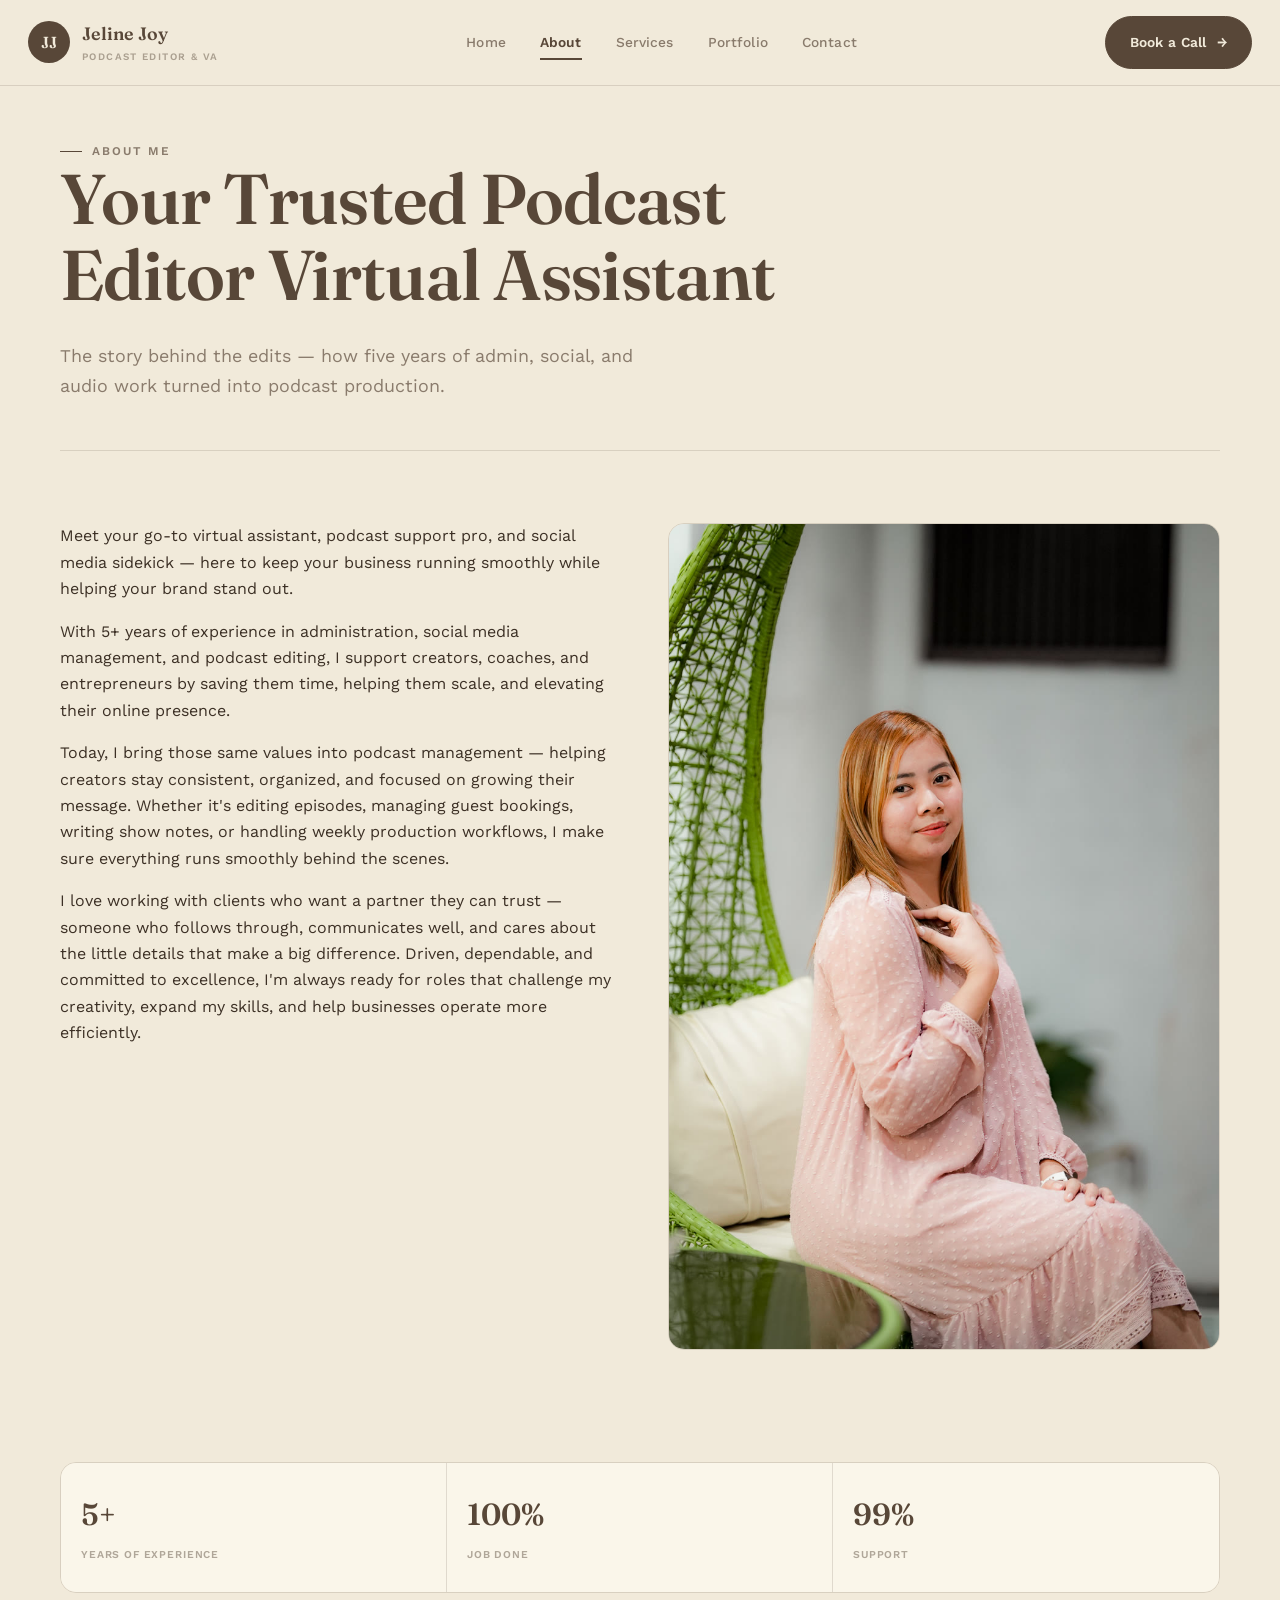
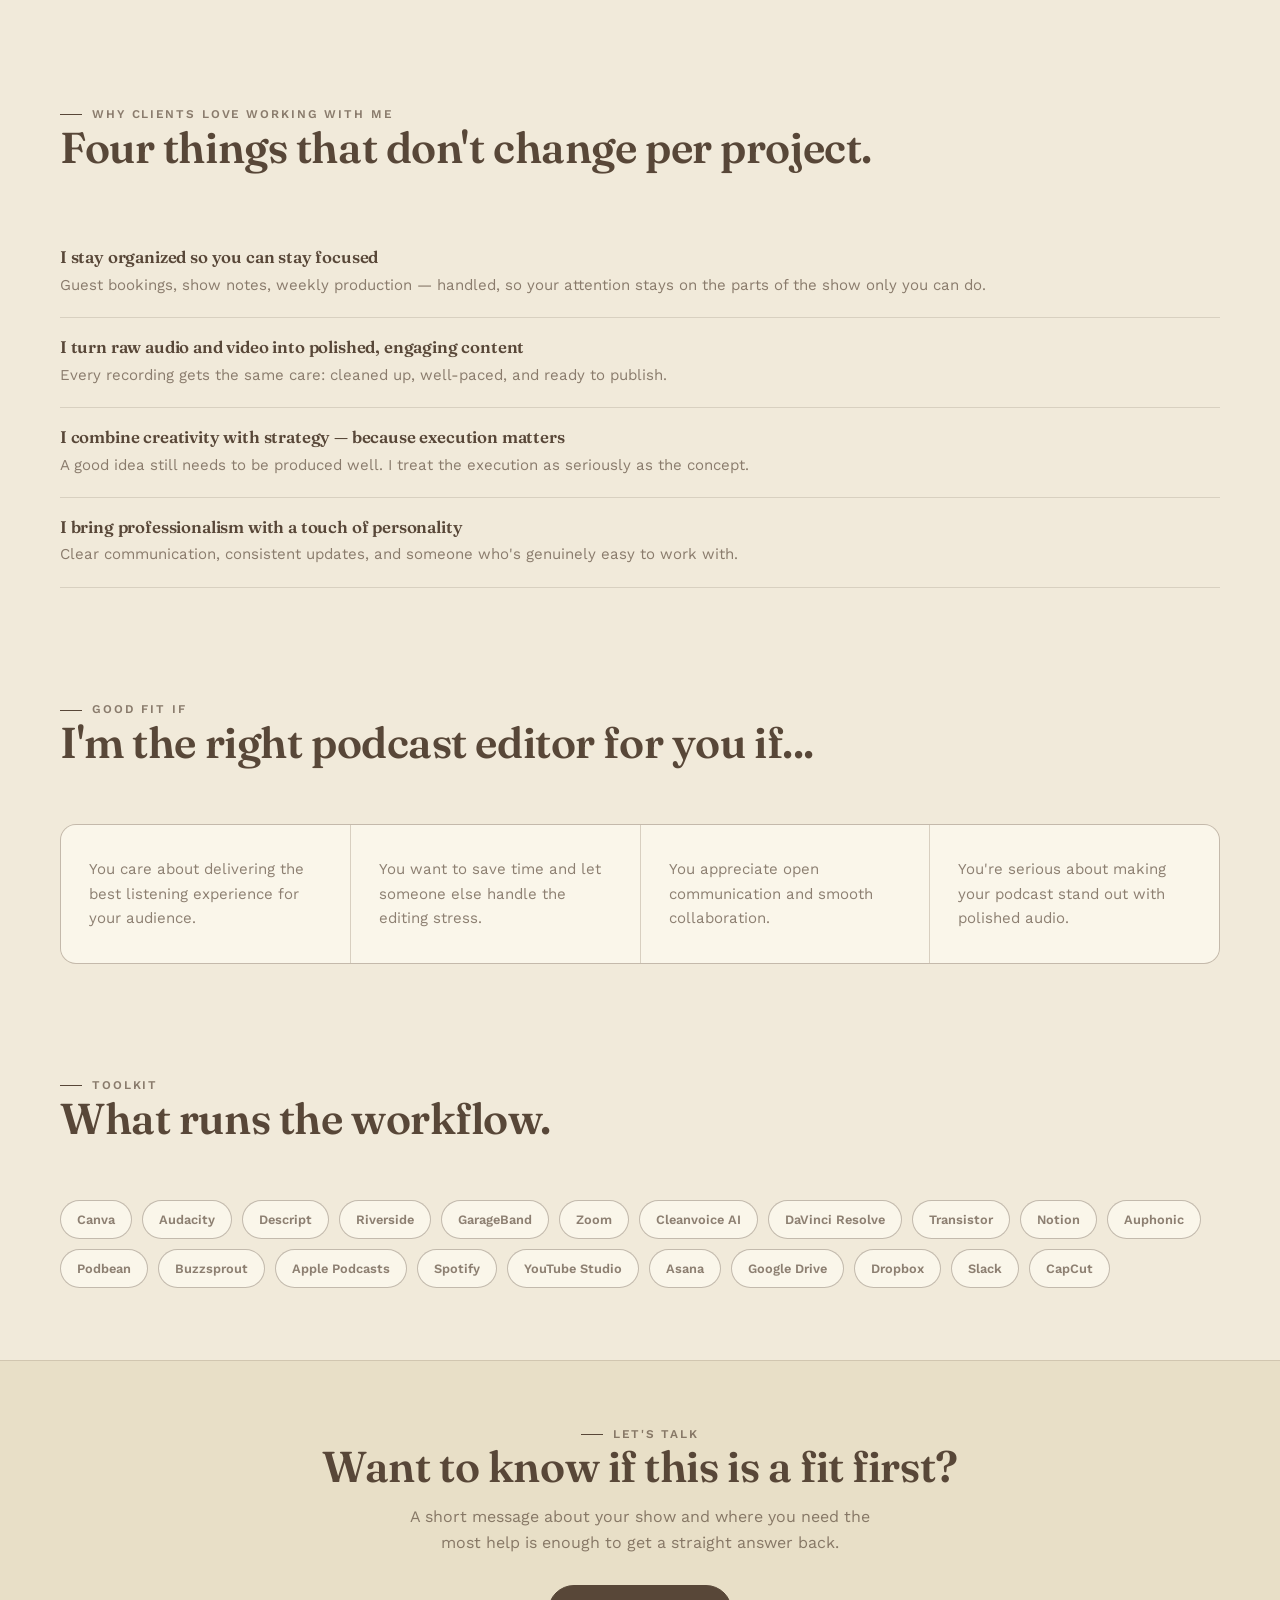
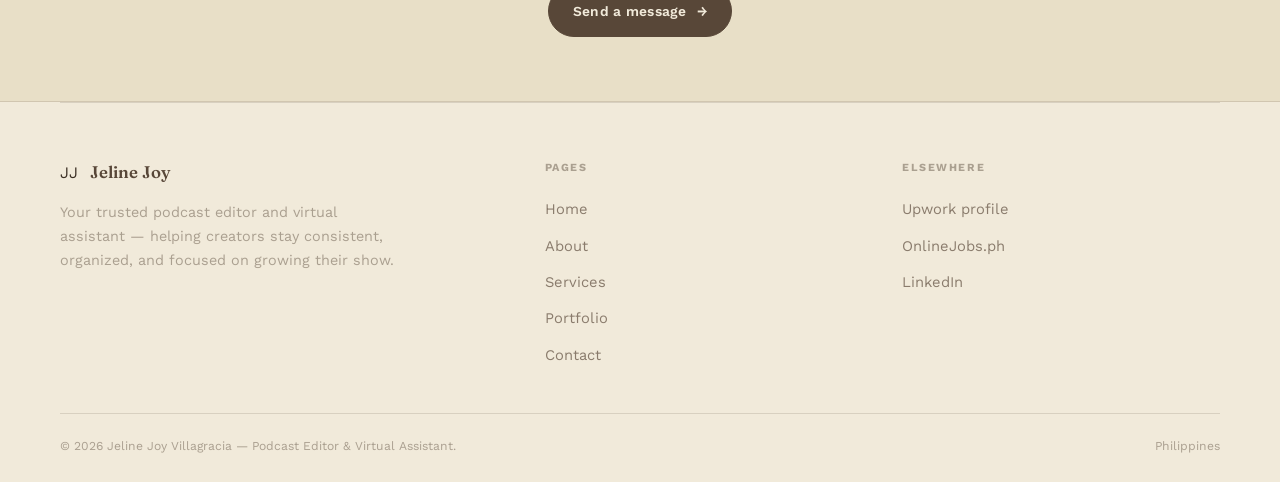
==== about.html @ 3fb09c36 "JelineJoy Portfolio Portfolio" ====
<!DOCTYPE html>
<html lang="en">
<head>
<meta charset="UTF-8">
<meta name="viewport" content="width=device-width, initial-scale=1.0">
<title>About | Jeline Joy Villagracia</title>
<meta name="description" content="Meet Jeline Joy Villagracia — podcast editor and virtual assistant with 5+ years of experience in podcast editing, social media, and admin support.">
<link rel="preconnect" href="https://fonts.googleapis.com">
<link href="https://fonts.googleapis.com/css2?family=Fraunces:opsz,wght@9..144,500;9..144,600;9..144,700&family=Work+Sans:wght@400;500;600;700&display=swap" rel="stylesheet">
<link rel="stylesheet" href="./style.css">
</head>
<body>

<header class="nav-bar">
  <a class="brand" href="./index.html">
    <span class="mark">JJ</span>
    <span>Jeline Joy<br><small>Podcast Editor &amp; VA</small></span>
  </a>
  <button class="menu-toggle" aria-label="Open menu" aria-expanded="false">☰</button>
  <nav class="nav-links" aria-label="Main navigation">
    <a href="./index.html">Home</a>
    <a href="./about.html" aria-current="page">About</a>
    <a href="./services.html">Services</a>
    <a href="./portfolio.html">Portfolio</a>
    <a href="./contact.html">Contact</a>
  </nav>
  <div class="nav-actions">
    <a class="btn btn-primary" href="./contact.html">Book a Call</a>
  </div>
</header>

<main>

<section class="page-hero wrap">
  <span class="eyebrow">About Me</span>
  <h1>Your Trusted Podcast Editor Virtual Assistant</h1>
  <p class="lead">The story behind the edits — how five years of admin, social, and audio work turned into podcast production.</p>
</section>

<section class="section wrap">
  <div class="split">
    <div>
      <p>Meet your go-to virtual assistant, podcast support pro, and social media sidekick — here to keep your business running smoothly while helping your brand stand out.</p>
      <p>With 5+ years of experience in administration, social media management, and podcast editing, I support creators, coaches, and entrepreneurs by saving them time, helping them scale, and elevating their online presence.</p>
      <p>Today, I bring those same values into podcast management — helping creators stay consistent, organized, and focused on growing their message. Whether it's editing episodes, managing guest bookings, writing show notes, or handling weekly production workflows, I make sure everything runs smoothly behind the scenes.</p>
      <p>I love working with clients who want a partner they can trust — someone who follows through, communicates well, and cares about the little details that make a big difference. Driven, dependable, and committed to excellence, I'm always ready for roles that challenge my creativity, expand my skills, and help businesses operate more efficiently.</p>
    </div>
    <div class="split-media reveal">
      <img src="./assets/photos/portrait-2.jpg" alt="Jeline Joy Villagracia">
    </div>
  </div>
</section>

<section class="section wrap section-tight">
  <div class="stat-strip reveal">
    <div><b>5+</b><span>Years of experience</span></div>
    <div><b>100%</b><span>Job done</span></div>
    <div><b>99%</b><span>Support</span></div>
  </div>
</section>

<section class="section wrap">
  <div class="section-head">
    <div><span class="eyebrow">Why clients love working with me</span><h2>Four things that don't change per project.</h2></div>
  </div>
  <div class="principle reveal">
    <h4>I stay organized so you can stay focused</h4>
    <p>Guest bookings, show notes, weekly production — handled, so your attention stays on the parts of the show only you can do.</p>
  </div>
  <div class="principle reveal">
    <h4>I turn raw audio and video into polished, engaging content</h4>
    <p>Every recording gets the same care: cleaned up, well-paced, and ready to publish.</p>
  </div>
  <div class="principle reveal">
    <h4>I combine creativity with strategy — because execution matters</h4>
    <p>A good idea still needs to be produced well. I treat the execution as seriously as the concept.</p>
  </div>
  <div class="principle reveal">
    <h4>I bring professionalism with a touch of personality</h4>
    <p>Clear communication, consistent updates, and someone who's genuinely easy to work with.</p>
  </div>
</section>

<section class="section wrap section-tight">
  <div class="section-head">
    <div><span class="eyebrow">Good fit if</span><h2>I'm the right podcast editor for you if...</h2></div>
  </div>
  <div class="card-grid cols-4">
    <div class="card reveal"><p>You care about delivering the best listening experience for your audience.</p></div>
    <div class="card reveal"><p>You want to save time and let someone else handle the editing stress.</p></div>
    <div class="card reveal"><p>You appreciate open communication and smooth collaboration.</p></div>
    <div class="card reveal"><p>You're serious about making your podcast stand out with polished audio.</p></div>
  </div>
</section>

<section class="section wrap">
  <div class="section-head">
    <div><span class="eyebrow">Toolkit</span><h2>What runs the workflow.</h2></div>
  </div>
  <div class="toolkit reveal">
    <span>Canva</span><span>Audacity</span><span>Descript</span><span>Riverside</span><span>GarageBand</span>
    <span>Zoom</span><span>Cleanvoice AI</span><span>DaVinci Resolve</span><span>Transistor</span><span>Notion</span>
    <span>Auphonic</span><span>Podbean</span><span>Buzzsprout</span><span>Apple Podcasts</span><span>Spotify</span>
    <span>YouTube Studio</span><span>Asana</span><span>Google Drive</span><span>Dropbox</span><span>Slack</span><span>CapCut</span>
  </div>
</section>

<section class="cta-band">
  <div class="wrap">
    <span class="eyebrow" style="justify-content:center;">Let's talk</span>
    <h2>Want to know if this is a fit first?</h2>
    <p>A short message about your show and where you need the most help is enough to get a straight answer back.</p>
    <div class="cta-actions">
      <a class="btn btn-primary" href="./contact.html">Send a message</a>
    </div>
  </div>
</section>

</main>

<footer class="footer wrap">
  <div class="footer-top">
    <div>
      <a class="footer-brand" href="./index.html"><span class="mark">JJ</span><span style="font-family:var(--display); font-weight:600; font-size:1.05rem; color:var(--ink);">Jeline Joy</span></a>
      <p>Your trusted podcast editor and virtual assistant — helping creators stay consistent, organized, and focused on growing their show.</p>
    </div>
    <div class="footer-links">
      <h5>Pages</h5>
      <a href="./index.html">Home</a>
      <a href="./about.html">About</a>
      <a href="./services.html">Services</a>
      <a href="./portfolio.html">Portfolio</a>
      <a href="./contact.html">Contact</a>
    </div>
    <div class="footer-links">
      <h5>Elsewhere</h5>
      <a href="https://www.upwork.com/freelancers/~01a54a741a6106305e" target="_blank" rel="noopener">Upwork profile</a>
      <a href="https://www.onlinejobs.ph/jobseekers/info/1028850" target="_blank" rel="noopener">OnlineJobs.ph</a>
      <a href="https://www.linkedin.com/in/jelinejoy444a131a2/" target="_blank" rel="noopener">LinkedIn</a>
    </div>
  </div>
  <div class="footer-bottom">
    <span>&copy; 2026 Jeline Joy Villagracia — Podcast Editor &amp; Virtual Assistant.</span>
    <span>Philippines</span>
  </div>
</footer>

<script src="./script.js"></script>
</body>
</html>
---- style.css ----
/* ============================================================
   Jeline Joy Villagracia — Podcast Editor & Virtual Assistant
   Design tokens
   ============================================================ */
:root{
  --paper: #f1eada;
  --paper-2: #e8dfc7;
  --card: #faf6ea;
  --ink: #584738;
  --ink-2: #3c3025;
  --ink-soft: rgba(88,71,56,0.68);
  --ink-faint: rgba(88,71,56,0.46);
  --line: rgba(88,71,56,0.16);
  --line-strong: rgba(88,71,56,0.34);
  --accent-tint: #eadfc4;
  --white: #fffdf8;
  --radius: 3px;

  --display: "Fraunces", "Georgia", serif;
  --body: "Work Sans", "Segoe UI", sans-serif;
}

*{ box-sizing:border-box; }
html{ scroll-behavior:smooth; }
body{
  margin:0;
  background:var(--paper);
  color:var(--ink-2);
  font-family:var(--body);
  font-size:16px;
  line-height:1.65;
  -webkit-font-smoothing:antialiased;
}
img{ max-width:100%; display:block; }
a{ color:inherit; text-decoration:none; }
h1,h2,h3,h4{
  font-family:var(--display);
  font-weight:600;
  color:var(--ink);
  margin:0 0 .4em;
  line-height:1.08;
  letter-spacing:-0.01em;
}
h1{ font-size:clamp(2.4rem,6vw,4.4rem); font-weight:600; }
h2{ font-size:clamp(1.8rem,3.6vw,2.7rem); }
h3{ font-size:1.25rem; }
p{ margin:0 0 1em; }
.lead{ font-size:1.12rem; color:var(--ink-soft); max-width:54ch; }

:focus-visible{ outline:2px solid var(--ink); outline-offset:3px; }
@media (prefers-reduced-motion: reduce){
  *{ animation-duration:0.001ms !important; animation-iteration-count:1 !important; transition-duration:0.001ms !important; scroll-behavior:auto !important; }
}

.wrap{ max-width:1160px; margin:0 auto; padding:0 28px; }
.eyebrow{
  font-family:var(--body);
  font-size:0.74rem;
  font-weight:600;
  letter-spacing:0.16em;
  text-transform:uppercase;
  color:var(--ink-soft);
  display:flex; align-items:center; gap:10px;
}
.eyebrow::before{ content:""; width:22px; height:1px; background:var(--ink); }

/* ---------- buttons ---------- */
.btn{
  display:inline-flex; align-items:center; gap:10px;
  font-family:var(--body); font-size:0.86rem; font-weight:600; letter-spacing:0.02em;
  padding:14px 24px; border:1px solid var(--ink); border-radius:30px;
  transition:background .2s ease, color .2s ease, transform .2s ease, border-color .2s ease;
  white-space:nowrap;
}
.btn-primary{ background:var(--ink); border-color:var(--ink); color:var(--paper); }
.btn-primary:hover{ background:var(--ink-2); border-color:var(--ink-2); transform:translateY(-1px); }
.btn-ghost{ color:var(--ink); background:transparent; }
.btn-ghost:hover{ background:var(--ink); color:var(--paper); }
.btn::after{ content:"→"; transition:transform .2s ease; }
.btn:hover::after{ transform:translateX(3px); }

/* ---------- header ---------- */
.nav-bar{
  position:sticky; top:0; z-index:50;
  display:flex; align-items:center; justify-content:space-between;
  padding:16px 28px; background:rgba(241,234,218,0.98);
  border-bottom:1px solid var(--line);
}
.brand{ display:flex; align-items:center; gap:12px; }
.brand .mark{
  width:42px; height:42px; border-radius:50%; background:var(--ink); color:var(--paper);
  display:flex; align-items:center; justify-content:center; font-family:var(--display); font-weight:600; font-size:1rem; letter-spacing:.02em;
  flex-shrink:0;
}
.brand span{ font-family:var(--display); font-size:1.12rem; font-weight:600; color:var(--ink); }
.brand small{ display:block; font-family:var(--body); font-size:0.62rem; letter-spacing:.14em; color:var(--ink-faint); text-transform:uppercase; font-weight:600; }

.nav-links{ display:flex; gap:2px; align-items:center; }
.nav-links a{
  font-family:var(--body); font-size:0.86rem; font-weight:500; letter-spacing:.01em;
  padding:10px 16px; color:var(--ink-soft); position:relative;
}
.nav-links a:hover{ color:var(--ink); }
.nav-links a[aria-current="page"]{ color:var(--ink); font-weight:600; }
.nav-links a[aria-current="page"]::after{
  content:""; position:absolute; left:16px; right:16px; bottom:4px; height:2px; background:var(--ink);
}
.nav-actions{ display:flex; align-items:center; gap:14px; }
.menu-toggle{
  display:none; width:40px; height:40px; border:1px solid var(--line-strong); background:none; border-radius:50%;
  color:var(--ink); font-family:var(--body); cursor:pointer; font-size:1.1rem;
}

@media (max-width:920px){
  .nav-links{
    position:fixed; inset:65px 0 0 0; flex-direction:column; align-items:flex-start;
    background:var(--paper); padding:24px 28px; gap:4px; transform:translateY(-8px);
    opacity:0; pointer-events:none; transition:opacity .2s ease, transform .2s ease;
    z-index:100; overflow-y:auto;
  }
  .nav-links.open{ opacity:1; pointer-events:auto; transform:translateY(0); }
  .nav-links a{ width:100%; padding:16px 6px; border-bottom:1px solid var(--line); font-size:1rem; }
  .menu-toggle{ display:block; }
  .nav-actions{ display:none; }
}

/* ---------- hero / waveform signature ---------- */
.hero{ padding:64px 0 40px; }
.hero-grid{ display:grid; grid-template-columns:1.25fr 0.9fr; gap:52px; align-items:center; }
.hero-stats{ display:flex; flex-wrap:wrap; gap:30px; margin-top:8px; }
.hero-stats div{ border-left:1px solid var(--line-strong); padding-left:14px; }
.hero-stats b{ display:block; font-family:var(--display); font-size:1.7rem; font-weight:600; color:var(--ink); }
.hero-stats span{ font-family:var(--body); font-size:0.68rem; letter-spacing:.08em; text-transform:uppercase; color:var(--ink-faint); font-weight:600; }
.hero-actions{ display:flex; gap:14px; margin-top:28px; flex-wrap:wrap; }

.hero-portrait{
  position:relative; border-radius:14px; overflow:hidden; aspect-ratio:4/5; background:var(--paper-2);
  border:1px solid var(--line);
}
.hero-portrait img{ width:100%; height:100%; object-fit:cover; display:block; }
.hero-portrait .tag{
  position:absolute; bottom:16px; left:16px; background:var(--card); border:1px solid var(--line-strong);
  border-radius:30px; padding:8px 16px; font-size:0.76rem; font-weight:600; color:var(--ink); display:flex; align-items:center; gap:8px;
}
.hero-portrait .tag::before{ content:""; width:8px; height:8px; border-radius:50%; background:#5c8a5c; }

.waveform-block{ margin-top:56px; border:1px solid var(--line-strong); background:var(--card); border-radius:16px; padding:26px 28px; }
.waveform-head{ display:flex; justify-content:space-between; align-items:center; margin-bottom:18px; flex-wrap:wrap; gap:12px; }
.waveform-head span.wf-label{ font-size:0.76rem; font-weight:600; letter-spacing:.08em; text-transform:uppercase; color:var(--ink-faint); }
.wf-toggle{ display:flex; border:1px solid var(--line-strong); border-radius:30px; overflow:hidden; }
.wf-toggle button{ font-family:var(--body); font-size:0.78rem; font-weight:600; padding:8px 18px; background:none; border:none; color:var(--ink-soft); cursor:pointer; }
.wf-toggle button.active{ background:var(--ink); color:var(--paper); }
.wf-bars{ display:flex; align-items:center; gap:3px; height:90px; }
.wf-bars i{ flex:1; background:var(--ink); border-radius:2px; opacity:0.75; transition:height .35s cubic-bezier(.4,0,.2,1); }
.waveform-caption{ margin-top:14px; font-size:0.86rem; color:var(--ink-soft); }

/* ---------- marquee ---------- */
.marquee{ border-top:1px solid var(--line); border-bottom:1px solid var(--line); overflow:hidden; padding:16px 0; margin:56px 0; }
.marquee-track{ display:flex; gap:40px; width:max-content; animation:scroll-left 30s linear infinite; }
.marquee-track span{ font-family:var(--body); font-size:0.82rem; font-weight:600; letter-spacing:.06em; text-transform:uppercase; color:var(--ink-faint); }
.marquee-track span::after{ content:"·"; margin-left:40px; color:var(--ink); }
@keyframes scroll-left{ from{ transform:translateX(0); } to{ transform:translateX(-50%); } }

/* ---------- sections ---------- */
.section{ padding:72px 0; }
.section-tight{ padding:40px 0; }
.section-head{ display:flex; justify-content:space-between; align-items:flex-end; gap:24px; margin-bottom:40px; flex-wrap:wrap; }
.section-head p{ max-width:44ch; color:var(--ink-soft); margin:0; }

/* format / service cards */
.card-grid{ display:grid; grid-template-columns:repeat(3,1fr); gap:1px; background:var(--line); border:1px solid var(--line); border-radius:16px; overflow:hidden; }
.card-grid.cols-4{ grid-template-columns:repeat(4,1fr); }
.card{ background:var(--card); padding:32px 28px; display:flex; flex-direction:column; gap:12px; transition:background .2s ease; }
.card:hover{ background:var(--white); }
.card .tc-num{ font-family:var(--display); font-size:0.9rem; font-weight:600; color:var(--ink-faint); }
.card p{ color:var(--ink-soft); margin-bottom:0; font-size:0.94rem; }
@media (max-width:1080px){ .card-grid.cols-4{ grid-template-columns:repeat(2,1fr); } }
@media (max-width:920px){ .card-grid{ grid-template-columns:1fr; } .card-grid.cols-4{ grid-template-columns:1fr; } }

/* process timeline */
.process{ display:flex; flex-direction:column; border-top:1px solid var(--line); }
.process-row{ display:grid; grid-template-columns:64px 1fr 2fr; gap:24px; padding:24px 0; border-bottom:1px solid var(--line); align-items:baseline; }
.process-row .step-num{ font-family:var(--display); color:var(--ink); font-size:1.2rem; font-weight:600; }
.process-row h4{ font-family:var(--display); font-size:1.15rem; margin:0; font-weight:600; }
.process-row p{ margin:0; color:var(--ink-soft); font-size:0.94rem; }
@media (max-width:760px){ .process-row{ grid-template-columns:1fr; gap:6px; } }

/* trust / stats strip */
.stat-strip{ display:grid; grid-template-columns:repeat(3,1fr); border:1px solid var(--line); border-radius:16px; overflow:hidden; }
.stat-strip div{ padding:26px 20px; border-right:1px solid var(--line); background:var(--card); }
.stat-strip div:last-child{ border-right:none; }
.stat-strip b{ display:block; font-family:var(--display); font-size:1.9rem; color:var(--ink); font-weight:600; }
.stat-strip span{ font-family:var(--body); font-size:0.66rem; letter-spacing:.08em; text-transform:uppercase; color:var(--ink-faint); font-weight:600; }
@media (max-width:860px){ .stat-strip{ grid-template-columns:1fr;} .stat-strip div{ border-right:none; border-bottom:1px solid var(--line);} .stat-strip div:last-child{border-bottom:none;} }

/* CTA band */
.cta-band{
  border-top:1px solid var(--line); border-bottom:1px solid var(--line);
  padding:64px 0; text-align:center; background:var(--paper-2);
}
.cta-band h2{ margin-bottom:.3em; }
.cta-band p{ color:var(--ink-soft); margin:0 auto 28px; max-width:48ch; }
.cta-actions{ display:flex; gap:14px; justify-content:center; flex-wrap:wrap; }

/* ---------- footer ---------- */
.footer{ border-top:1px solid var(--line); padding:56px 0 26px; }
.footer-top{ display:grid; grid-template-columns:1.4fr 1fr 1fr; gap:40px; margin-bottom:40px; }
.footer-brand{ display:flex; align-items:center; gap:12px; margin-bottom:14px; }
.footer p{ color:var(--ink-faint); font-size:0.9rem; max-width:38ch; }
.footer h5{ font-family:var(--body); font-size:0.68rem; font-weight:700; letter-spacing:.14em; text-transform:uppercase; color:var(--ink-faint); margin:0 0 14px; }
.footer-links a{ display:block; padding:6px 0; color:var(--ink-soft); font-size:0.92rem; }
.footer-links a:hover{ color:var(--ink); }
.footer-bottom{ display:flex; justify-content:space-between; flex-wrap:wrap; gap:10px; padding-top:22px; border-top:1px solid var(--line); font-size:0.76rem; color:var(--ink-faint); }
@media (max-width:760px){ .footer-top{ grid-template-columns:1fr; } }

/* ---------- page hero (inner pages) ---------- */
.page-hero{ padding:56px 0 32px; border-bottom:1px solid var(--line); }
.page-hero h1{ max-width:18ch; }
.page-hero .lead{ margin-top:14px; }

/* ---------- mobile: collapse + center ---------- */
@media (max-width:920px){
  .hero-grid{ grid-template-columns:1fr; gap:36px; }
  .hero, .page-hero, .section-head{ text-align:center; }
  .hero .eyebrow, .page-hero .eyebrow, .section-head .eyebrow{ justify-content:center; }
  .hero .lead, .page-hero .lead, .section-head p{ margin-left:auto; margin-right:auto; }
  .hero-stats{ justify-content:center; }
  .hero-stats div{ border-left:none; padding-left:0; text-align:center; }
  .hero-actions{ justify-content:center; }
  .section-head{ flex-direction:column; align-items:center; }
  .page-hero h1{ margin-left:auto; margin-right:auto; }
  .waveform-head{ justify-content:center; text-align:center; }
}

/* ---------- about ---------- */
.split{ display:grid; grid-template-columns:1fr 1fr; gap:56px; align-items:start; }
.split-media img{ border-radius:16px; border:1px solid var(--line); }
.principle{ padding:20px 0; border-bottom:1px solid var(--line); }
.principle h4{ font-size:1.05rem; margin-bottom:6px; font-family:var(--display); font-weight:600; }
.principle p{ margin:0; color:var(--ink-soft); font-size:0.94rem; }
.toolkit{ display:flex; flex-wrap:wrap; gap:10px; margin-top:14px; }
.toolkit span{ font-family:var(--body); font-size:0.8rem; font-weight:600; border:1px solid var(--line-strong); padding:8px 16px; border-radius:30px; color:var(--ink-soft); background:var(--card); }
@media (max-width:860px){ .split{ grid-template-columns:1fr; } }

/* ---------- services page ---------- */
.service-list{ display:flex; flex-direction:column; }
.service{ display:grid; grid-template-columns:56px 1.1fr 1.4fr; gap:28px; padding:34px 0; border-bottom:1px solid var(--line); }
.service .step-num{ font-family:var(--display); color:var(--ink); font-size:1.15rem; font-weight:600; }
.service h3{ margin-bottom:8px; }
.service-copy p{ color:var(--ink-soft); }
@media (max-width:860px){ .service{ grid-template-columns:1fr; gap:8px; } }

/* pricing */
.pricing-grid{ display:grid; grid-template-columns:repeat(3,1fr); gap:20px; }
.price-card{ border:1px solid var(--line-strong); border-radius:16px; padding:30px 26px; background:var(--card); display:flex; flex-direction:column; }
.price-card.featured{ background:var(--ink); color:var(--paper); border-color:var(--ink); }
.price-card.featured h3, .price-card.featured .price, .price-card.featured .price small{ color:var(--paper); }
.price-card.featured ul li{ color:rgba(241,234,218,0.85); }
.price-card.featured ul li::before{ color:var(--paper); }
.price-card .price{ font-family:var(--display); font-size:2.2rem; font-weight:600; color:var(--ink); margin:10px 0 20px; }
.price-card .price small{ font-family:var(--body); font-size:0.8rem; font-weight:500; color:var(--ink-faint); }
.price-card ul{ list-style:none; padding:0; margin:0 0 24px; flex:1; }
.price-card ul li{ padding:8px 0; border-bottom:1px solid var(--line); font-size:0.9rem; color:var(--ink-soft); padding-left:20px; position:relative; }
.price-card ul li::before{ content:"—"; position:absolute; left:0; color:var(--ink-faint); }
@media (max-width:920px){ .pricing-grid{ grid-template-columns:1fr; } }

/* ---------- portfolio ---------- */
.portfolio-group{ margin-bottom:64px; }
.group-title{ display:flex; justify-content:space-between; gap:24px; flex-wrap:wrap; margin-bottom:28px; align-items:flex-end; border-bottom:1px solid var(--line); padding-bottom:18px; }
.group-title p{ max-width:42ch; color:var(--ink-soft); margin:0; }
.portfolio-grid{ display:grid; grid-template-columns:repeat(3,1fr); gap:20px; }
.portfolio-card{ background:var(--card); border:1px solid var(--line); border-radius:16px; overflow:hidden; display:flex; flex-direction:column; }
.portfolio-card .portfolio-body{ padding:20px 22px 22px; display:flex; flex-direction:column; gap:8px; flex:1; }
.portfolio-card .status{ font-family:var(--body); font-size:0.64rem; font-weight:700; letter-spacing:.07em; text-transform:uppercase; padding:4px 10px; border:1px solid var(--line-strong); color:var(--ink-faint); align-self:flex-start; border-radius:30px; }
.portfolio-card .status.open{ color:#4a7a4a; border-color:#4a7a4a; }
.portfolio-top{ display:flex; justify-content:space-between; align-items:flex-start; gap:10px; }
.portfolio-top h3{ font-size:1.02rem; margin:0; }
.portfolio-card p{ color:var(--ink-soft); font-size:0.9rem; margin-bottom:0; }
.tag-row{ display:flex; flex-wrap:wrap; gap:8px; margin-top:auto; padding-top:8px; }
.tag{ font-family:var(--body); font-size:0.68rem; font-weight:600; letter-spacing:.02em; color:var(--ink-faint); border:1px solid var(--line-strong); padding:4px 10px; border-radius:30px; }
.portfolio-img{ aspect-ratio:16/10; overflow:hidden; background:var(--paper-2); }
.portfolio-img img{ width:100%; height:100%; object-fit:cover; display:block; }
.video-frame{ position:relative; background:var(--paper-2); overflow:hidden; aspect-ratio:16/9; }
.video-frame.portrait{ aspect-ratio:9/16; max-width:220px; margin:0 auto; }
.video-frame video{ width:100%; height:100%; object-fit:cover; display:block; background:#000; }
@media (max-width:920px){ .portfolio-grid{ grid-template-columns:1fr; } }
@media (min-width:600px) and (max-width:920px){ .portfolio-grid{ grid-template-columns:repeat(2,1fr); } }

.section-divider{ display:flex; align-items:center; gap:20px; margin:12px 0 44px; }
.section-divider .num{ font-family:var(--display); font-weight:600; font-size:0.9rem; color:var(--ink); border:1px solid var(--line-strong); padding:6px 14px; border-radius:30px; }
.section-divider .line{ flex:1; height:1px; background:var(--line); }

/* ---------- FAQ ---------- */
.faq-item{ border-bottom:1px solid var(--line); padding:22px 0; }
.faq-item summary{ font-family:var(--display); font-weight:600; font-size:1.05rem; color:var(--ink); cursor:pointer; list-style:none; display:flex; justify-content:space-between; gap:16px; }
.faq-item summary::-webkit-details-marker{ display:none; }
.faq-item summary::after{ content:"+"; font-size:1.3rem; color:var(--ink-faint); flex-shrink:0; }
.faq-item[open] summary::after{ content:"–"; }
.faq-item p{ margin-top:12px; color:var(--ink-soft); }

/* ---------- contact ---------- */
.contact-grid{ display:grid; grid-template-columns:1fr 1fr; gap:56px; }
.form-field{ margin-bottom:20px; }
.form-field label{ display:block; font-size:0.76rem; font-weight:600; letter-spacing:.04em; text-transform:uppercase; color:var(--ink-faint); margin-bottom:8px; }
.form-field input, .form-field select, .form-field textarea{
  width:100%; background:var(--card); border:1px solid var(--line-strong); color:var(--ink-2); padding:13px 14px;
  font-family:var(--body); font-size:0.95rem; border-radius:8px;
}
.form-field textarea{ resize:vertical; min-height:120px; }
.form-field input:focus, .form-field select:focus, .form-field textarea:focus{ border-color:var(--ink); }
.contact-info .info-row{ display:flex; gap:16px; padding:18px 0; border-bottom:1px solid var(--line); }
.contact-info .info-row b{ display:block; font-size:0.72rem; font-weight:700; letter-spacing:.06em; text-transform:uppercase; color:var(--ink-faint); margin-bottom:4px; }
.note-box{ margin-top:24px; padding:16px 18px; border:1px dashed var(--line-strong); font-size:0.86rem; color:var(--ink-faint); border-radius:12px; }

/* ---------- reveal ---------- */
.reveal{ opacity:0; transform:translateY(16px); transition:opacity .6s ease, transform .6s ease; }
.reveal.in{ opacity:1; transform:translateY(0); }
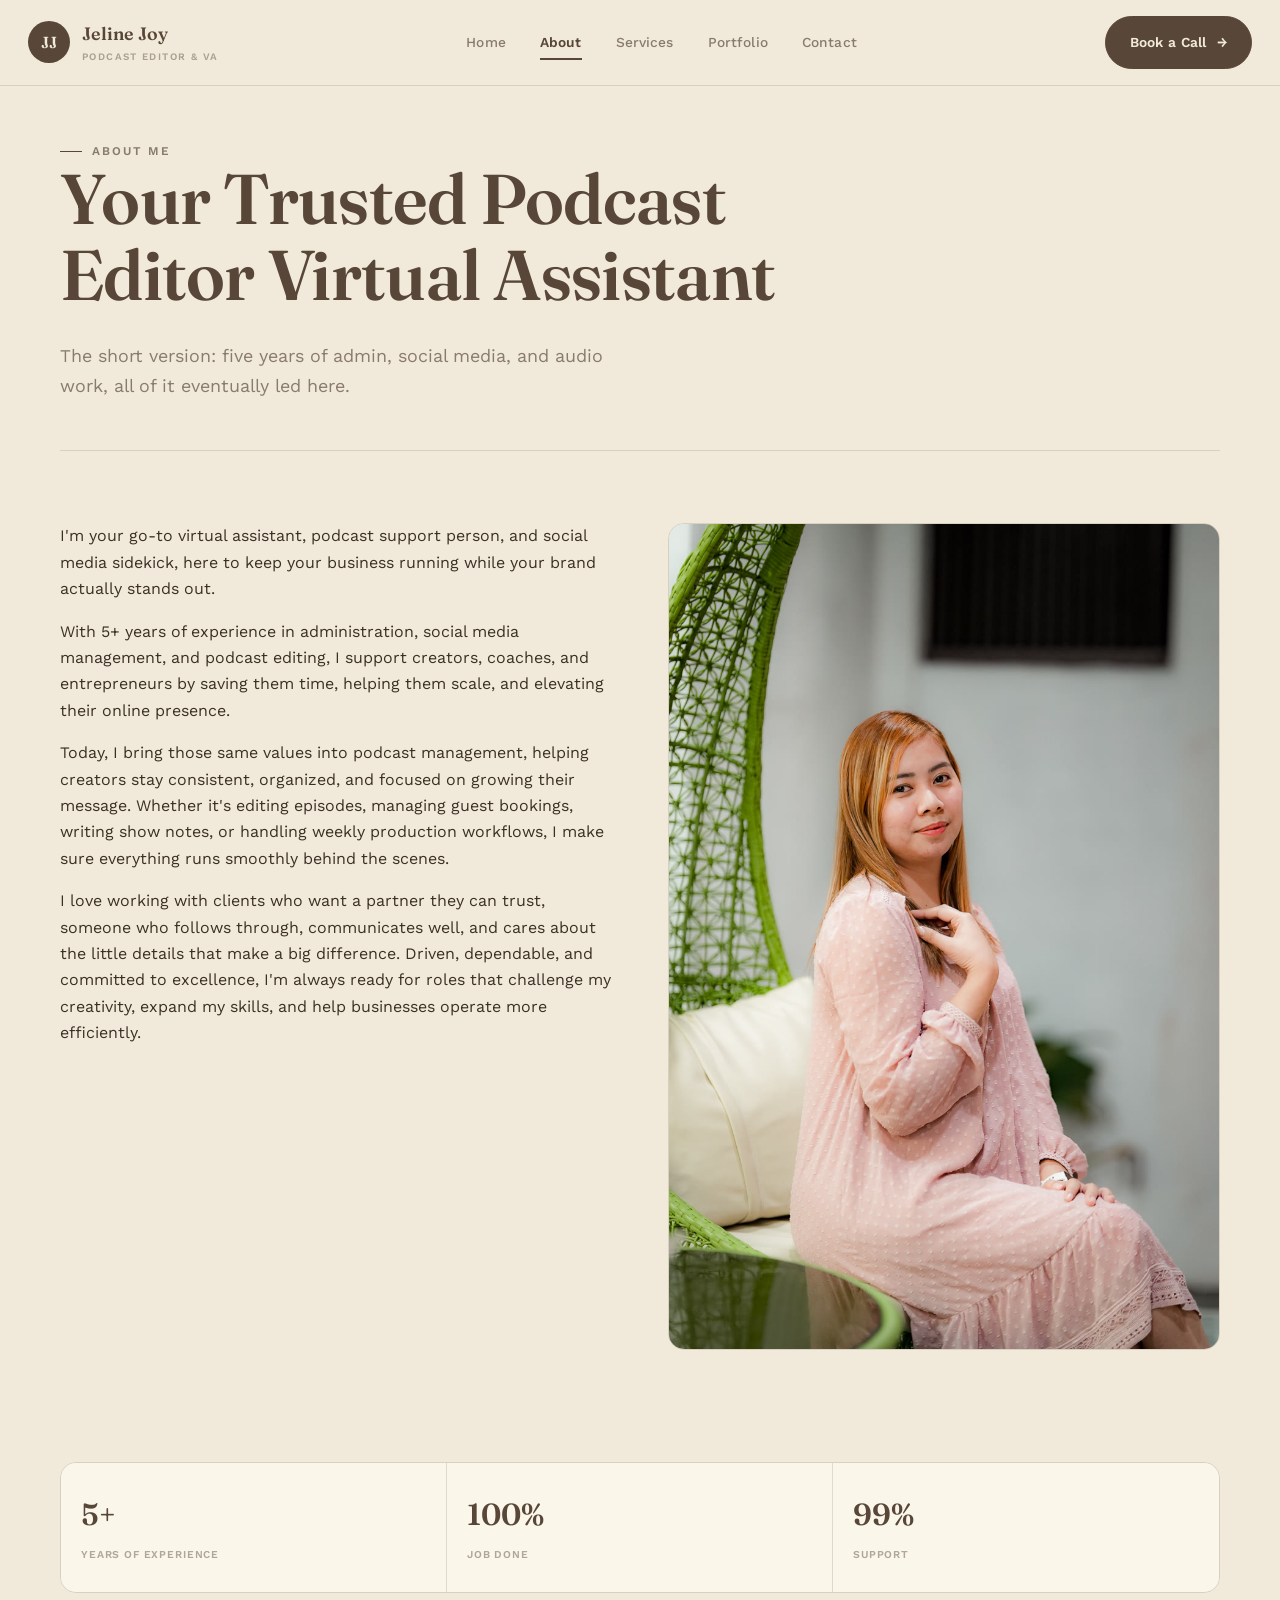
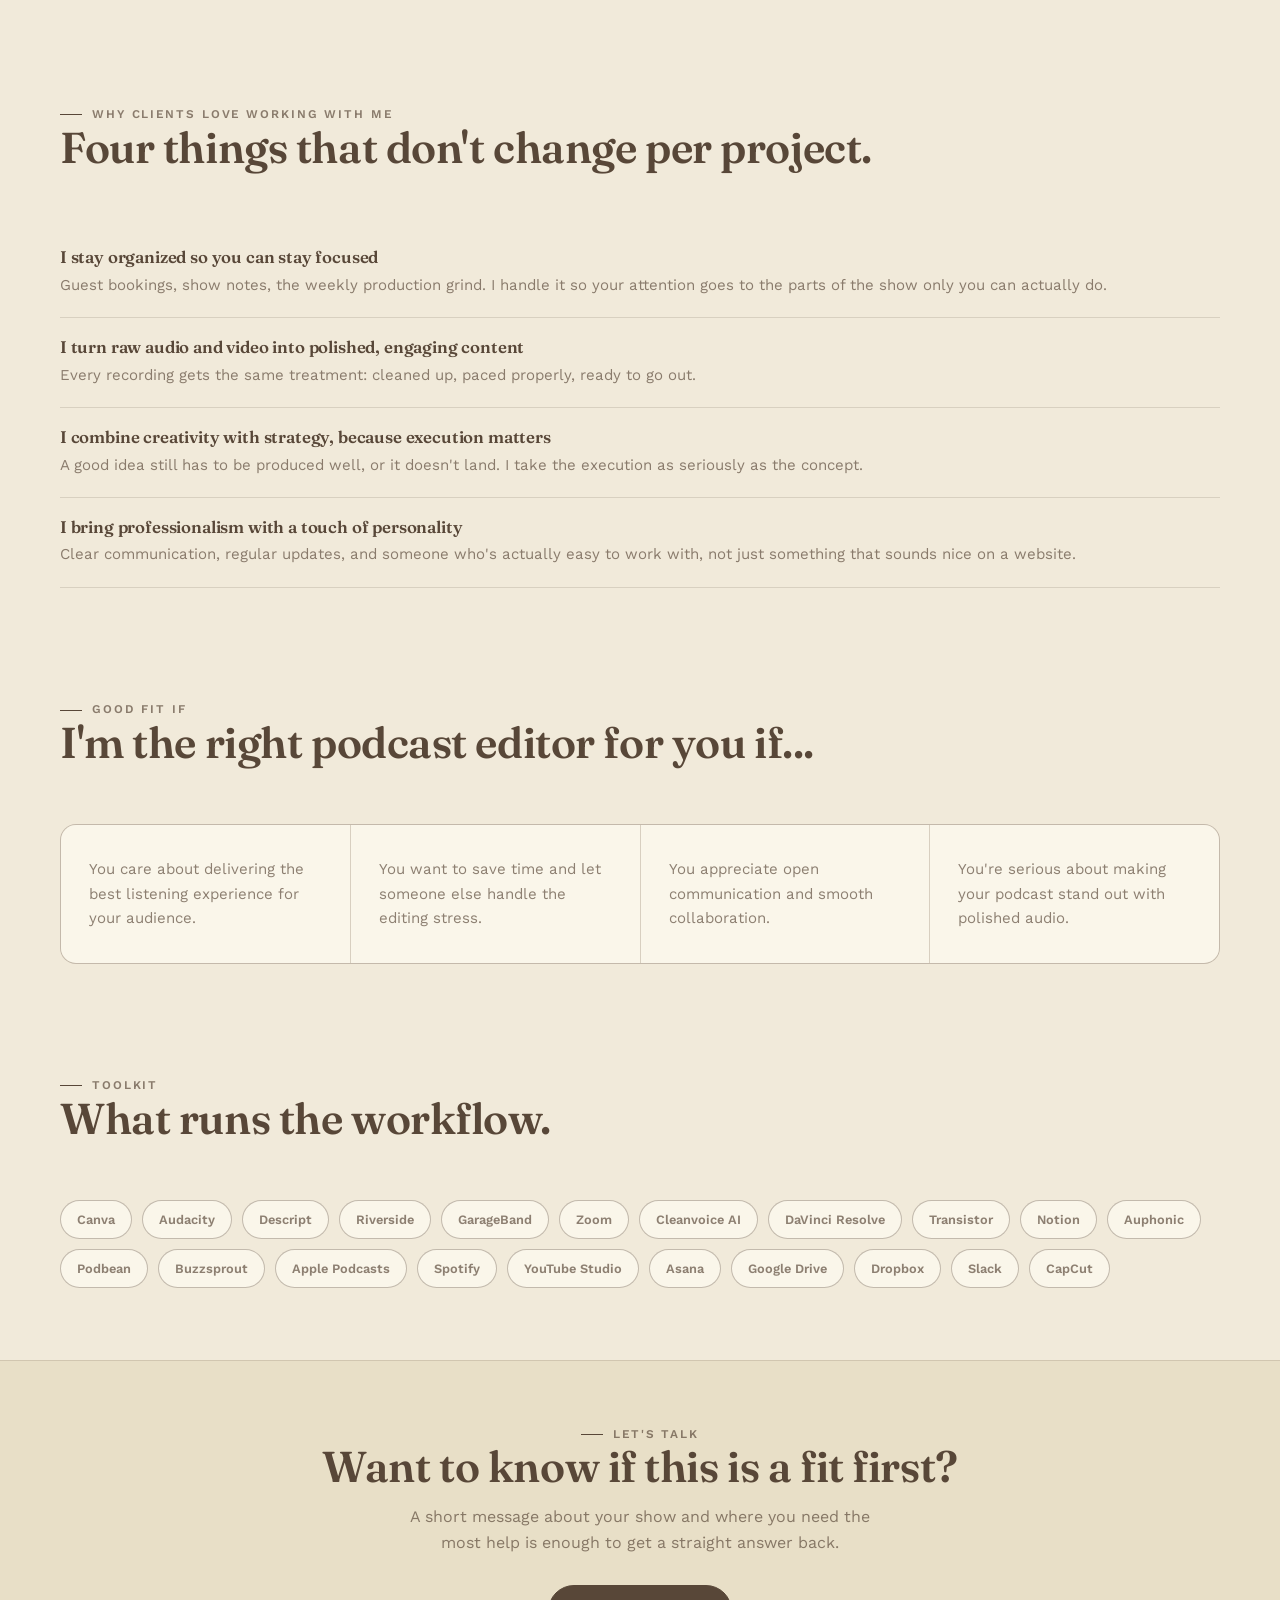
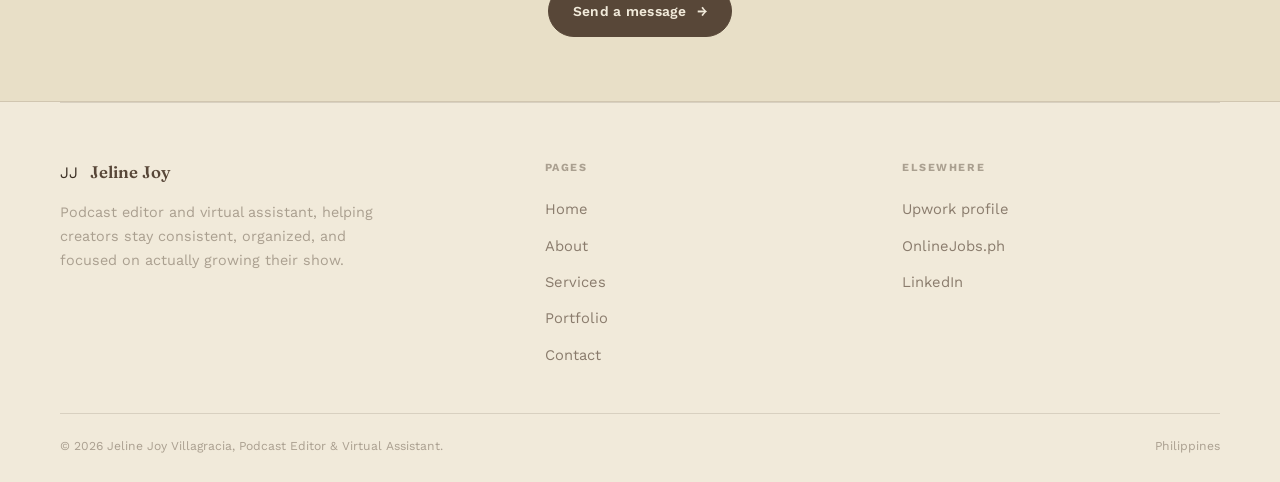
==== commit 7ca01caf: "JelineJoy" ====
--- a/about.html
+++ b/about.html
@@ -4,7 +4,7 @@
 <meta charset="UTF-8">
 <meta name="viewport" content="width=device-width, initial-scale=1.0">
 <title>About | Jeline Joy Villagracia</title>
-<meta name="description" content="Meet Jeline Joy Villagracia — podcast editor and virtual assistant with 5+ years of experience in podcast editing, social media, and admin support.">
+<meta name="description" content="Meet Jeline Joy Villagracia, podcast editor and virtual assistant with 5+ years of experience in podcast editing, social media, and admin support.">
 <link rel="preconnect" href="https://fonts.googleapis.com">
 <link href="https://fonts.googleapis.com/css2?family=Fraunces:opsz,wght@9..144,500;9..144,600;9..144,700&family=Work+Sans:wght@400;500;600;700&display=swap" rel="stylesheet">
 <link rel="stylesheet" href="./style.css">
@@ -34,16 +34,16 @@
 <section class="page-hero wrap">
   <span class="eyebrow">About Me</span>
   <h1>Your Trusted Podcast Editor Virtual Assistant</h1>
-  <p class="lead">The story behind the edits — how five years of admin, social, and audio work turned into podcast production.</p>
+  <p class="lead">The short version: five years of admin, social media, and audio work, all of it eventually led here.</p>
 </section>
 
 <section class="section wrap">
   <div class="split">
     <div>
-      <p>Meet your go-to virtual assistant, podcast support pro, and social media sidekick — here to keep your business running smoothly while helping your brand stand out.</p>
+      <p>I'm your go-to virtual assistant, podcast support person, and social media sidekick, here to keep your business running while your brand actually stands out.</p>
       <p>With 5+ years of experience in administration, social media management, and podcast editing, I support creators, coaches, and entrepreneurs by saving them time, helping them scale, and elevating their online presence.</p>
-      <p>Today, I bring those same values into podcast management — helping creators stay consistent, organized, and focused on growing their message. Whether it's editing episodes, managing guest bookings, writing show notes, or handling weekly production workflows, I make sure everything runs smoothly behind the scenes.</p>
-      <p>I love working with clients who want a partner they can trust — someone who follows through, communicates well, and cares about the little details that make a big difference. Driven, dependable, and committed to excellence, I'm always ready for roles that challenge my creativity, expand my skills, and help businesses operate more efficiently.</p>
+      <p>Today, I bring those same values into podcast management, helping creators stay consistent, organized, and focused on growing their message. Whether it's editing episodes, managing guest bookings, writing show notes, or handling weekly production workflows, I make sure everything runs smoothly behind the scenes.</p>
+      <p>I love working with clients who want a partner they can trust, someone who follows through, communicates well, and cares about the little details that make a big difference. Driven, dependable, and committed to excellence, I'm always ready for roles that challenge my creativity, expand my skills, and help businesses operate more efficiently.</p>
     </div>
     <div class="split-media reveal">
       <img src="./assets/photos/portrait-2.jpg" alt="Jeline Joy Villagracia">
@@ -65,19 +65,19 @@
   </div>
   <div class="principle reveal">
     <h4>I stay organized so you can stay focused</h4>
-    <p>Guest bookings, show notes, weekly production — handled, so your attention stays on the parts of the show only you can do.</p>
+    <p>Guest bookings, show notes, the weekly production grind. I handle it so your attention goes to the parts of the show only you can actually do.</p>
   </div>
   <div class="principle reveal">
     <h4>I turn raw audio and video into polished, engaging content</h4>
-    <p>Every recording gets the same care: cleaned up, well-paced, and ready to publish.</p>
+    <p>Every recording gets the same treatment: cleaned up, paced properly, ready to go out.</p>
   </div>
   <div class="principle reveal">
-    <h4>I combine creativity with strategy — because execution matters</h4>
-    <p>A good idea still needs to be produced well. I treat the execution as seriously as the concept.</p>
+    <h4>I combine creativity with strategy, because execution matters</h4>
+    <p>A good idea still has to be produced well, or it doesn't land. I take the execution as seriously as the concept.</p>
   </div>
   <div class="principle reveal">
     <h4>I bring professionalism with a touch of personality</h4>
-    <p>Clear communication, consistent updates, and someone who's genuinely easy to work with.</p>
+    <p>Clear communication, regular updates, and someone who's actually easy to work with, not just something that sounds nice on a website.</p>
   </div>
 </section>
 
@@ -122,7 +122,7 @@
   <div class="footer-top">
     <div>
       <a class="footer-brand" href="./index.html"><span class="mark">JJ</span><span style="font-family:var(--display); font-weight:600; font-size:1.05rem; color:var(--ink);">Jeline Joy</span></a>
-      <p>Your trusted podcast editor and virtual assistant — helping creators stay consistent, organized, and focused on growing their show.</p>
+      <p>Podcast editor and virtual assistant, helping creators stay consistent, organized, and focused on actually growing their show.</p>
     </div>
     <div class="footer-links">
       <h5>Pages</h5>
@@ -140,7 +140,7 @@
     </div>
   </div>
   <div class="footer-bottom">
-    <span>&copy; 2026 Jeline Joy Villagracia — Podcast Editor &amp; Virtual Assistant.</span>
+    <span>&copy; 2026 Jeline Joy Villagracia, Podcast Editor &amp; Virtual Assistant.</span>
     <span>Philippines</span>
   </div>
 </footer>
--- a/style.css
+++ b/style.css
@@ -1,5 +1,5 @@
 /* ============================================================
-   Jeline Joy Villagracia — Podcast Editor & Virtual Assistant
+   Jeline Joy Villagracia, Podcast Editor & Virtual Assistant
    Design tokens
    ============================================================ */
 :root{
@@ -261,7 +261,7 @@
 .price-card .price small{ font-family:var(--body); font-size:0.8rem; font-weight:500; color:var(--ink-faint); }
 .price-card ul{ list-style:none; padding:0; margin:0 0 24px; flex:1; }
 .price-card ul li{ padding:8px 0; border-bottom:1px solid var(--line); font-size:0.9rem; color:var(--ink-soft); padding-left:20px; position:relative; }
-.price-card ul li::before{ content:"—"; position:absolute; left:0; color:var(--ink-faint); }
+.price-card ul li::before{ content:"•"; position:absolute; left:0; color:var(--ink-faint); }
 @media (max-width:920px){ .pricing-grid{ grid-template-columns:1fr; } }
 
 /* ---------- portfolio ---------- */
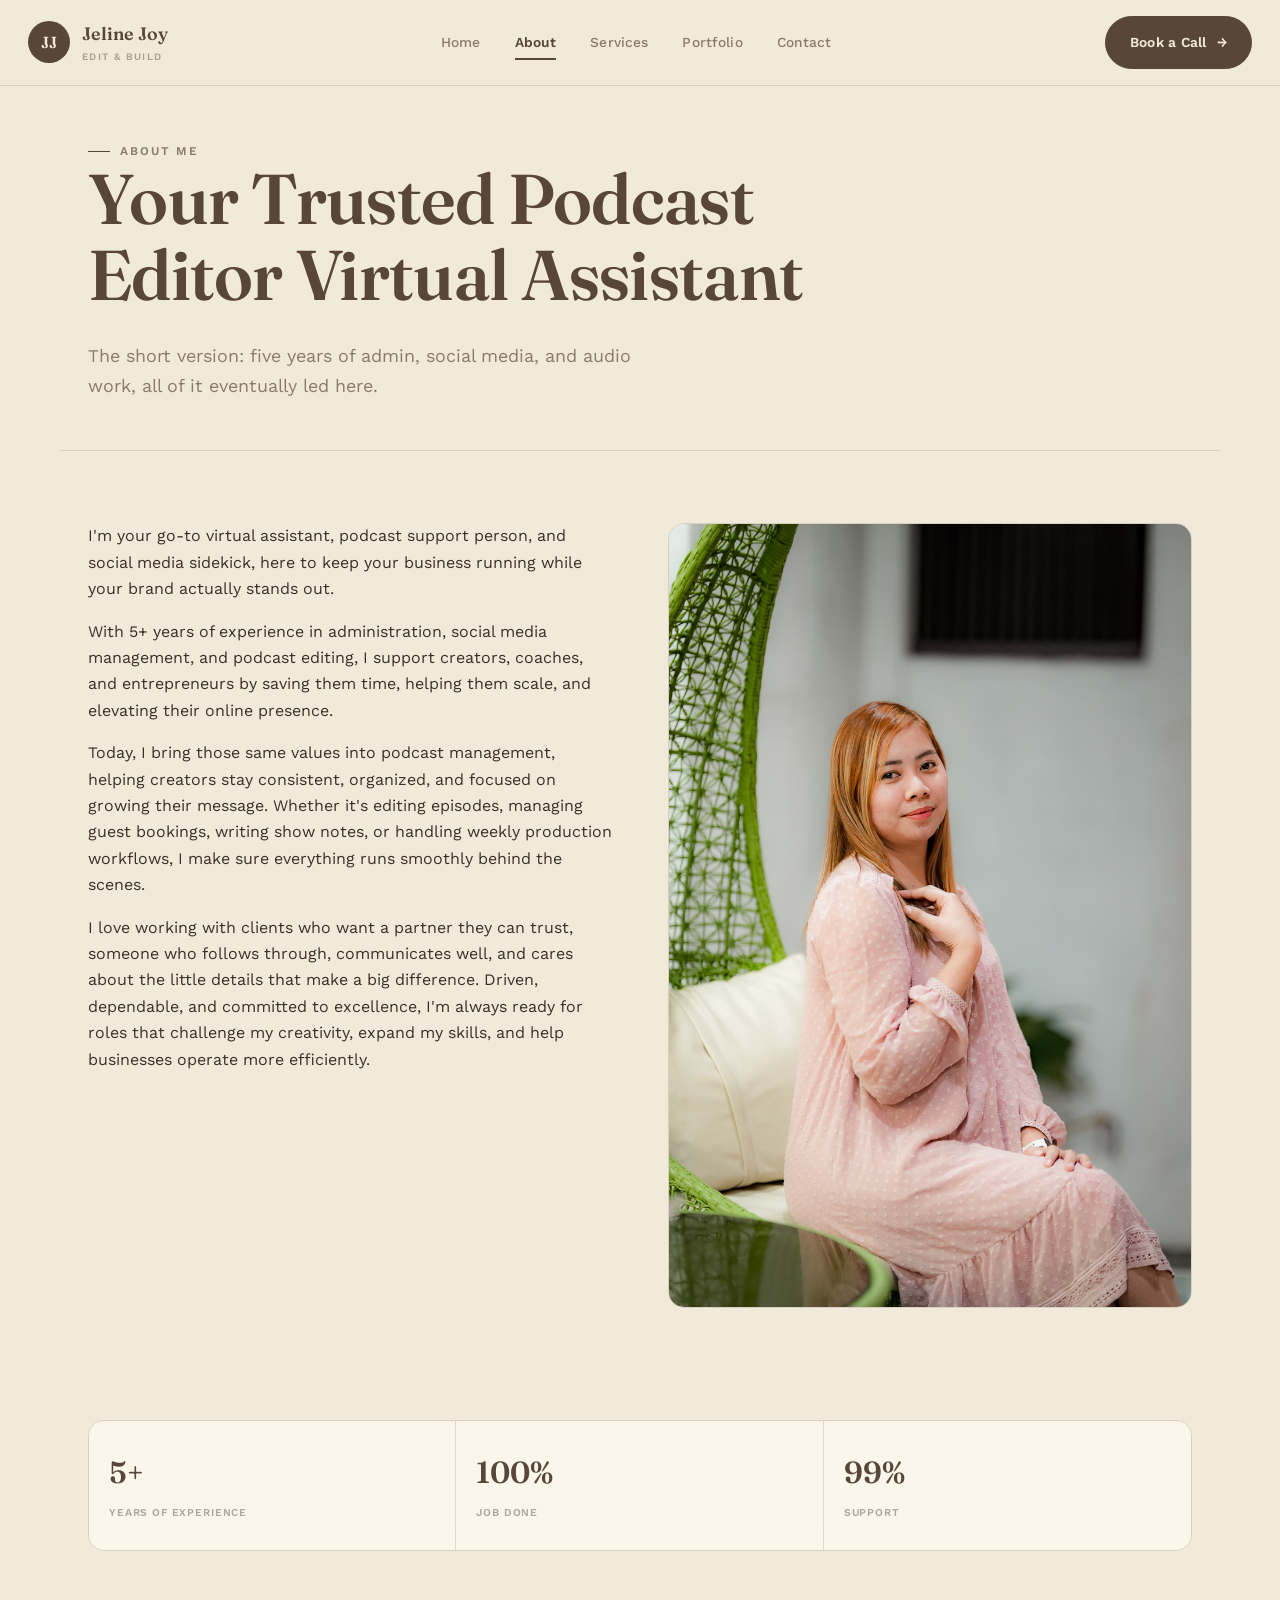
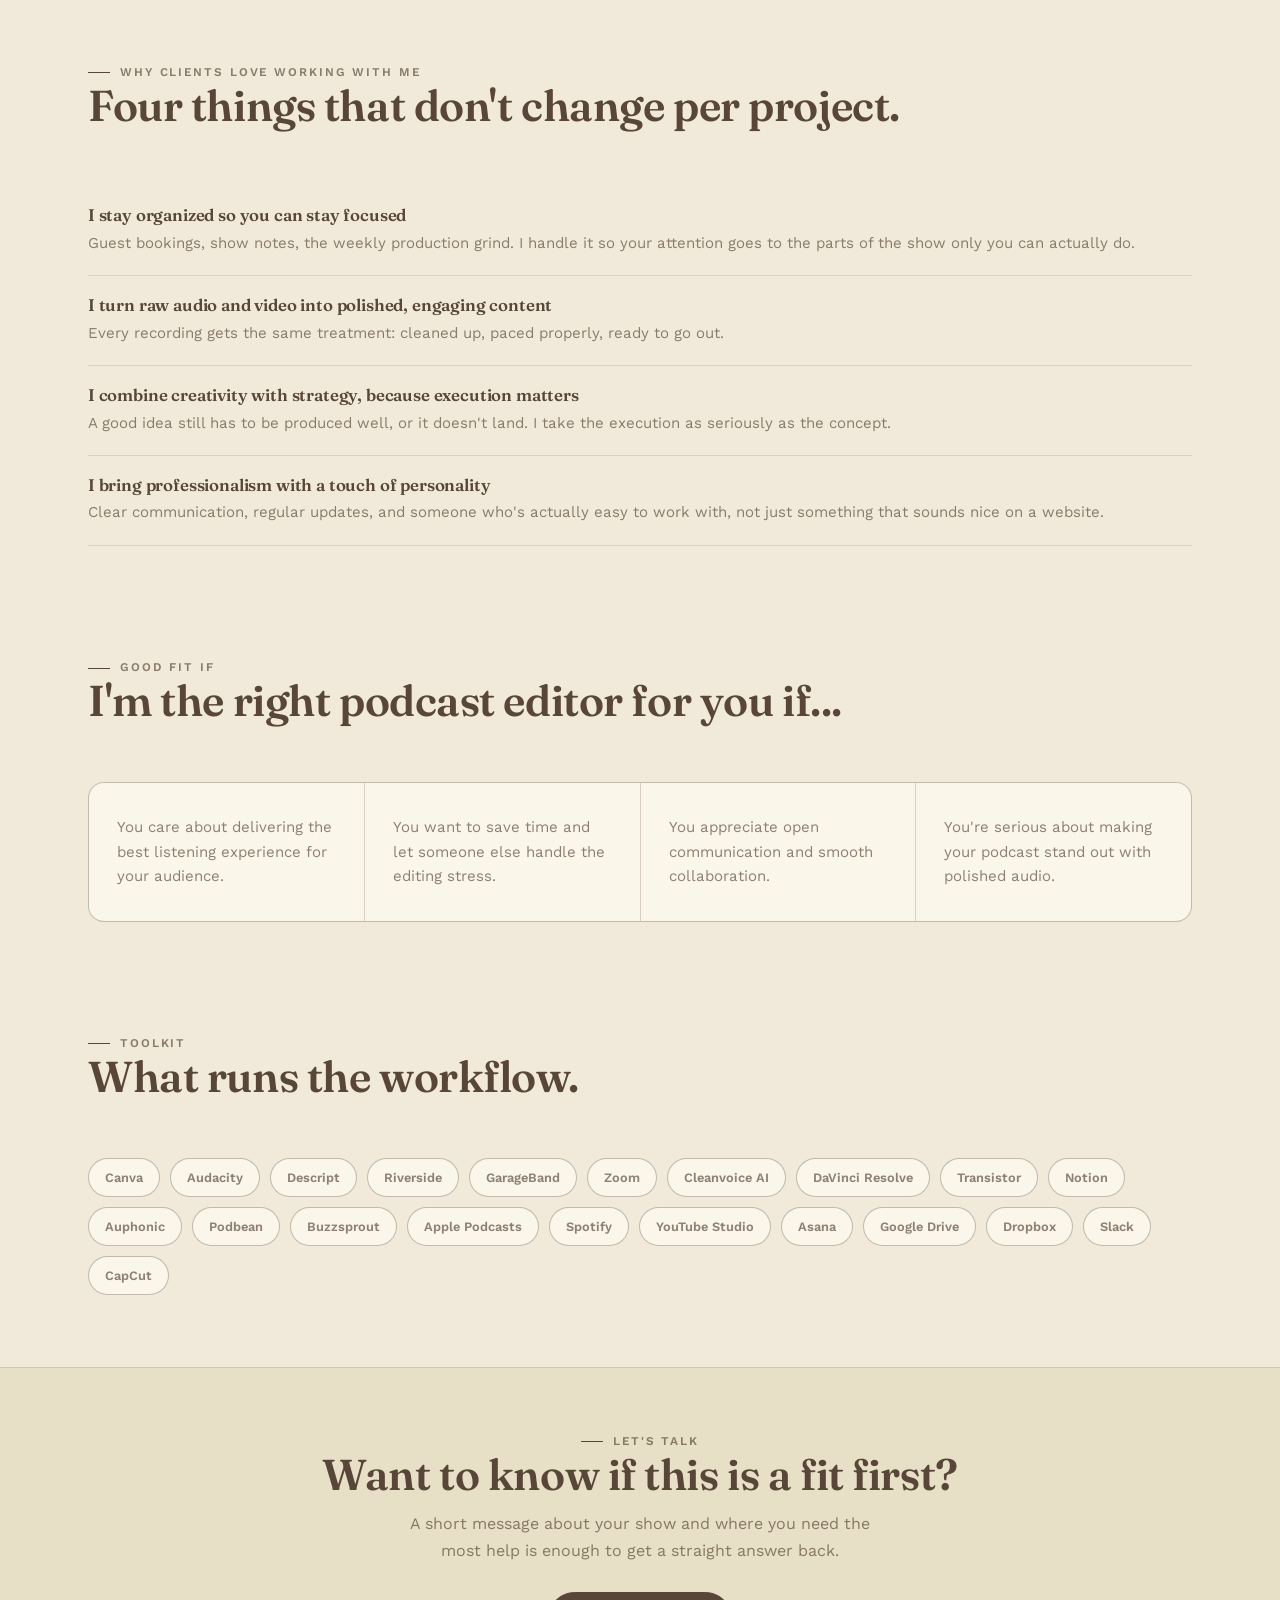
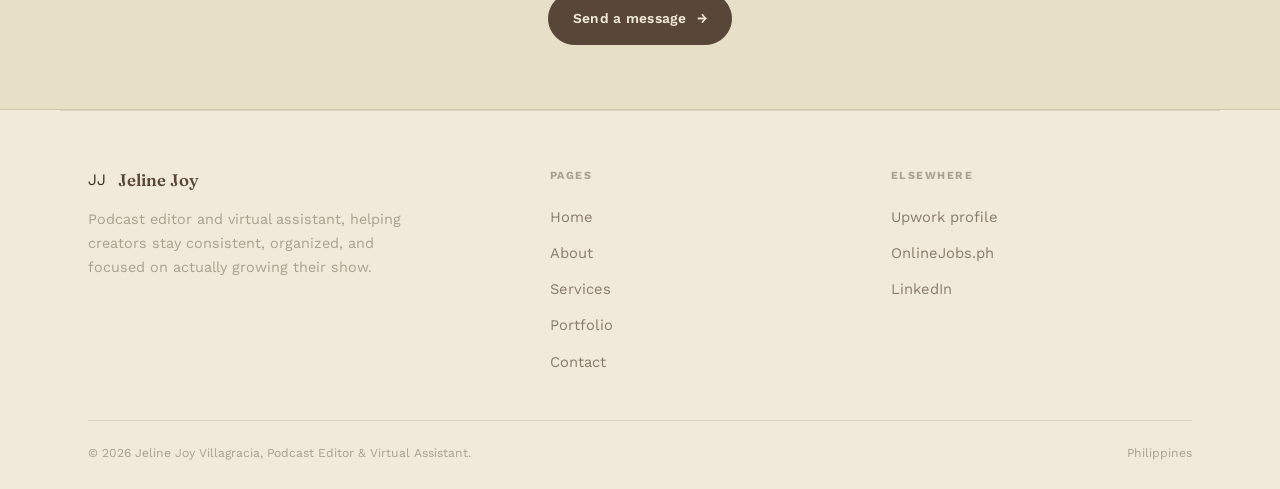
==== commit 6e6a7558: "Jeline Joy Portfolio" ====
--- a/about.html
+++ b/about.html
@@ -14,7 +14,7 @@
 <header class="nav-bar">
   <a class="brand" href="./index.html">
     <span class="mark">JJ</span>
-    <span>Jeline Joy<br><small>Podcast Editor &amp; VA</small></span>
+    <span>Jeline Joy<br><small>Edit &amp; Build</small></span>
   </a>
   <button class="menu-toggle" aria-label="Open menu" aria-expanded="false">☰</button>
   <nav class="nav-links" aria-label="Main navigation">
--- a/style.css
+++ b/style.css
@@ -125,7 +125,7 @@
 }
 
 /* ---------- hero / waveform signature ---------- */
-.hero{ padding:64px 0 40px; }
+.hero{ padding-top:64px; padding-bottom:40px; }
 .hero-grid{ display:grid; grid-template-columns:1.25fr 0.9fr; gap:52px; align-items:center; }
 .hero-stats{ display:flex; flex-wrap:wrap; gap:30px; margin-top:8px; }
 .hero-stats div{ border-left:1px solid var(--line-strong); padding-left:14px; }
@@ -162,8 +162,8 @@
 @keyframes scroll-left{ from{ transform:translateX(0); } to{ transform:translateX(-50%); } }
 
 /* ---------- sections ---------- */
-.section{ padding:72px 0; }
-.section-tight{ padding:40px 0; }
+.section{ padding-top:72px; padding-bottom:72px; }
+.section-tight{ padding-top:40px; padding-bottom:40px; }
 .section-head{ display:flex; justify-content:space-between; align-items:flex-end; gap:24px; margin-bottom:40px; flex-wrap:wrap; }
 .section-head p{ max-width:44ch; color:var(--ink-soft); margin:0; }
 
@@ -203,7 +203,7 @@
 .cta-actions{ display:flex; gap:14px; justify-content:center; flex-wrap:wrap; }
 
 /* ---------- footer ---------- */
-.footer{ border-top:1px solid var(--line); padding:56px 0 26px; }
+.footer{ border-top:1px solid var(--line); padding-top:56px; padding-bottom:26px; }
 .footer-top{ display:grid; grid-template-columns:1.4fr 1fr 1fr; gap:40px; margin-bottom:40px; }
 .footer-brand{ display:flex; align-items:center; gap:12px; margin-bottom:14px; }
 .footer p{ color:var(--ink-faint); font-size:0.9rem; max-width:38ch; }
@@ -214,7 +214,7 @@
 @media (max-width:760px){ .footer-top{ grid-template-columns:1fr; } }
 
 /* ---------- page hero (inner pages) ---------- */
-.page-hero{ padding:56px 0 32px; border-bottom:1px solid var(--line); }
+.page-hero{ padding-top:56px; padding-bottom:32px; border-bottom:1px solid var(--line); }
 .page-hero h1{ max-width:18ch; }
 .page-hero .lead{ margin-top:14px; }
 
@@ -270,6 +270,8 @@
 .group-title p{ max-width:42ch; color:var(--ink-soft); margin:0; }
 .portfolio-grid{ display:grid; grid-template-columns:repeat(3,1fr); gap:20px; }
 .portfolio-card{ background:var(--card); border:1px solid var(--line); border-radius:16px; overflow:hidden; display:flex; flex-direction:column; }
+.portfolio-card.clickable{ transition:border-color .2s ease, transform .2s ease; }
+.portfolio-card.clickable:hover{ border-color:var(--line-strong); transform:translateY(-2px); }
 .portfolio-card .portfolio-body{ padding:20px 22px 22px; display:flex; flex-direction:column; gap:8px; flex:1; }
 .portfolio-card .status{ font-family:var(--body); font-size:0.64rem; font-weight:700; letter-spacing:.07em; text-transform:uppercase; padding:4px 10px; border:1px solid var(--line-strong); color:var(--ink-faint); align-self:flex-start; border-radius:30px; }
 .portfolio-card .status.open{ color:#4a7a4a; border-color:#4a7a4a; }
@@ -279,6 +281,22 @@
 .tag-row{ display:flex; flex-wrap:wrap; gap:8px; margin-top:auto; padding-top:8px; }
 .tag{ font-family:var(--body); font-size:0.68rem; font-weight:600; letter-spacing:.02em; color:var(--ink-faint); border:1px solid var(--line-strong); padding:4px 10px; border-radius:30px; }
 .portfolio-img{ aspect-ratio:16/10; overflow:hidden; background:var(--paper-2); }
+.drive-card{ position:relative; display:block; }
+.drive-card .portfolio-img{ position:relative; }
+.drive-card .play-badge{
+  position:absolute; top:50%; left:50%; transform:translate(-50%,-50%);
+  width:56px; height:56px; border-radius:50%; background:rgba(88,71,56,0.88);
+  display:flex; align-items:center; justify-content:center; transition:background .2s ease, transform .2s ease;
+}
+.drive-card .play-badge::after{
+  content:""; width:0; height:0; margin-left:4px;
+  border-top:10px solid transparent; border-bottom:10px solid transparent; border-left:16px solid var(--paper);
+}
+.drive-card:hover .play-badge{ background:var(--ink); transform:translate(-50%,-50%) scale(1.08); }
+.drive-card .watch-tag{
+  position:absolute; bottom:12px; right:12px; background:var(--card); border:1px solid var(--line-strong);
+  border-radius:30px; padding:5px 12px; font-size:0.68rem; font-weight:600; color:var(--ink);
+}
 .portfolio-img img{ width:100%; height:100%; object-fit:cover; display:block; }
 .video-frame{ position:relative; background:var(--paper-2); overflow:hidden; aspect-ratio:16/9; }
 .video-frame.portrait{ aspect-ratio:9/16; max-width:220px; margin:0 auto; }
@@ -300,6 +318,7 @@
 
 /* ---------- contact ---------- */
 .contact-grid{ display:grid; grid-template-columns:1fr 1fr; gap:56px; }
+@media (max-width:860px){ .contact-grid{ grid-template-columns:1fr; gap:40px; } }
 .form-field{ margin-bottom:20px; }
 .form-field label{ display:block; font-size:0.76rem; font-weight:600; letter-spacing:.04em; text-transform:uppercase; color:var(--ink-faint); margin-bottom:8px; }
 .form-field input, .form-field select, .form-field textarea{
